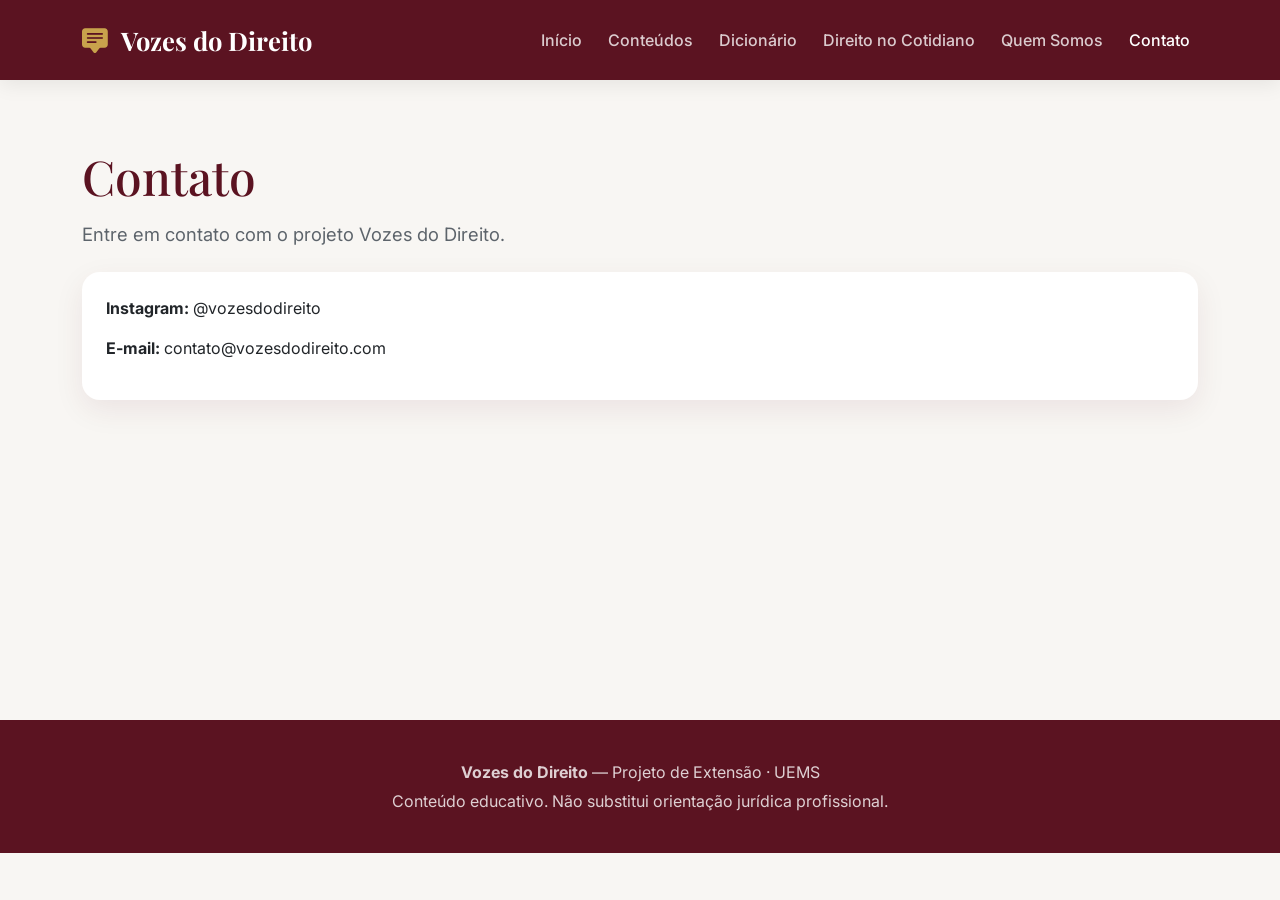
==== paginas/contato.html @ dd8984f6 "Initial commit" ====
<!DOCTYPE html>
<html lang="pt-BR">

<head>
    <meta charset="UTF-8">
    <meta name="viewport" content="width=device-width, initial-scale=1.0">
    <title>Contato | Vozes do Direito</title>

    <link href="https://cdn.jsdelivr.net/npm/bootstrap@5.3.8/dist/css/bootstrap.min.css" rel="stylesheet">
    <link rel="stylesheet" href="https://cdn.jsdelivr.net/npm/bootstrap-icons@1.13.1/font/bootstrap-icons.min.css">
    <link href="https://fonts.googleapis.com/css2?family=Playfair+Display:wght@700;800&family=Inter:wght@300;400;500;600;700&display=swap" rel="stylesheet">

    <link rel="stylesheet" href="../css/style.css">
    <link rel="stylesheet" href="../css/responsive.css">
</head>

<body>

    <nav class="navbar navbar-expand-lg navbar-dark fixed-top">
        <div class="container">

            <a class="navbar-brand" href="../index.html">
                <i class="bi bi-chat-square-text-fill"></i>
                Vozes do Direito
            </a>

            <button class="navbar-toggler" type="button" data-bs-toggle="collapse" data-bs-target="#menu-principal">
                <span class="navbar-toggler-icon"></span>
            </button>

            <div class="collapse navbar-collapse" id="menu-principal">
                <ul class="navbar-nav ms-auto">
                    <li class="nav-item"><a class="nav-link" href="../index.html">Início</a></li>
                    <li class="nav-item"><a class="nav-link" href="conteudos.html">Conteúdos</a></li>
                    <li class="nav-item"><a class="nav-link" href="dicionario.html">Dicionário</a></li>
                    <li class="nav-item"><a class="nav-link" href="cotidiano.html">Direito no Cotidiano</a></li>
                    <li class="nav-item"><a class="nav-link" href="quem-somos.html">Quem Somos</a></li>
                    <li class="nav-item"><a class="nav-link active" href="contato.html">Contato</a></li>
                </ul>
            </div>

        </div>
    </nav>

    <main class="pagina-interna">
        <section class="container py-5">

            <h1 class="titulo-pagina">Contato</h1>

            <p class="subtitulo-pagina">
                Entre em contato com o projeto Vozes do Direito.
            </p>

            <div class="card p-4 mt-4">
                <p><strong>Instagram:</strong> @vozesdodireito</p>
                <p><strong>E-mail:</strong> contato@vozesdodireito.com</p>
            </div>

        </section>
    </main>

    <footer class="rodape">
        <div class="container">
            <p><strong>Vozes do Direito</strong> — Projeto de Extensão · UEMS</p>
            <p>Conteúdo educativo. Não substitui orientação jurídica profissional.</p>
        </div>
    </footer>

    <script src="https://cdn.jsdelivr.net/npm/bootstrap@5.3.8/dist/js/bootstrap.bundle.min.js"></script>
</body>

</html>
---- css/style.css ----
:root {
    --vinho-principal: #5B1321;
    --vinho-secundario: #7B2435;
    --dourado: #C8A24C;
    --creme: #F8F6F3;
    --grafite: #2F3A45;
    --cinza-claro: #ECE8E3;
    --branco: #FFFFFF;
}

* {
    margin: 0;
    padding: 0;
    box-sizing: border-box;
}

body {
    font-family: 'Inter', sans-serif;
    background: var(--creme);
    color: var(--grafite);
}

a {
    text-decoration: none;
}

.navbar {
    background: var(--vinho-principal);
    padding: 16px 0;
    box-shadow: 0 4px 20px rgba(0, 0, 0, 0.08);
}

.navbar-brand {
    font-family: 'Playfair Display', serif;
    font-size: 1.6rem;
    font-weight: 700;
    color: var(--branco);
}

.navbar-brand i {
    color: var(--dourado);
    margin-right: 8px;
}

.nav-link {
    color: rgba(255, 255, 255, 0.78);
    font-weight: 500;
    margin-left: 10px;
    transition: 0.3s;
}

.nav-link:hover,
.nav-link.active {
    color: var(--dourado);
}

.btn-warning {
    background-color: var(--dourado);
    border-color: var(--dourado);
    color: var(--vinho-principal);
    font-weight: 700;
    border-radius: 12px;
    padding: 12px 28px;
}

.btn-warning:hover {
    background-color: #d9b95d;
    border-color: #d9b95d;
    color: var(--vinho-principal);
}

.btn-outline-vinho {
    border: 2px solid var(--vinho-principal);
    color: var(--vinho-principal);
    font-weight: 700;
    border-radius: 12px;
    padding: 12px 28px;
}

.btn-outline-vinho:hover {
    background: var(--vinho-principal);
    color: var(--branco);
}

.secao {
    padding: 90px 0;
}

.secao-clara {
    background: var(--branco);
}

.titulo-secao {
    font-family: 'Playfair Display', serif;
    color: var(--vinho-principal);
    font-size: 2.7rem;
    margin-bottom: 20px;
}

.texto-secao {
    font-size: 1.08rem;
    line-height: 1.8;
    color: #5d646b;
}

.cabecalho-secao p {
    color: #5d646b;
    font-size: 1.08rem;
}

.pagina-interna {
    min-height: 80vh;
    padding-top: 100px;
}

.titulo-pagina {
    font-family: 'Playfair Display', serif;
    color: var(--vinho-principal);
    font-size: 3rem;
    margin-bottom: 15px;
}

.subtitulo-pagina {
    font-size: 1.15rem;
    max-width: 760px;
    color: #5d646b;
}

.card {
    border: none;
    border-radius: 18px;
    box-shadow: 0 10px 30px rgba(91, 19, 33, 0.08);
}

.card-conteudo {
    transition: 0.3s ease;
}

.card-conteudo:hover {
    transform: translateY(-6px);
    box-shadow: 0 16px 40px rgba(91, 19, 33, 0.15);
}

.card-conteudo h2 {
    font-family: 'Playfair Display', serif;
    font-size: 1.4rem;
    color: var(--vinho-principal);
    margin-top: 15px;
}

.card-conteudo p {
    color: #5d646b;
}

.icone-card {
    font-size: 2.2rem;
    color: var(--dourado);
}

.rodape {
    background: var(--vinho-principal);
    color: rgba(255, 255, 255, 0.8);
    text-align: center;
    padding: 35px 0;
}

.rodape p {
    margin: 5px 0;
}
---- css/responsive.css ----
@media (max-width: 991px) {
    .hero {
        text-align: center;
        padding: 140px 0 80px;
    }

    .hero h1 {
        font-size: 3rem;
    }

    .hero p {
        margin-left: auto;
        margin-right: auto;
    }

    .hero-botoes {
        justify-content: center;
    }
}

@media (max-width: 576px) {
    .hero h1 {
        font-size: 2.4rem;
    }

    .titulo-secao,
    .titulo-pagina {
        font-size: 2.2rem;
    }

    .secao {
        padding: 65px 0;
    }

    .navbar-brand {
        font-size: 1.3rem;
    }
}
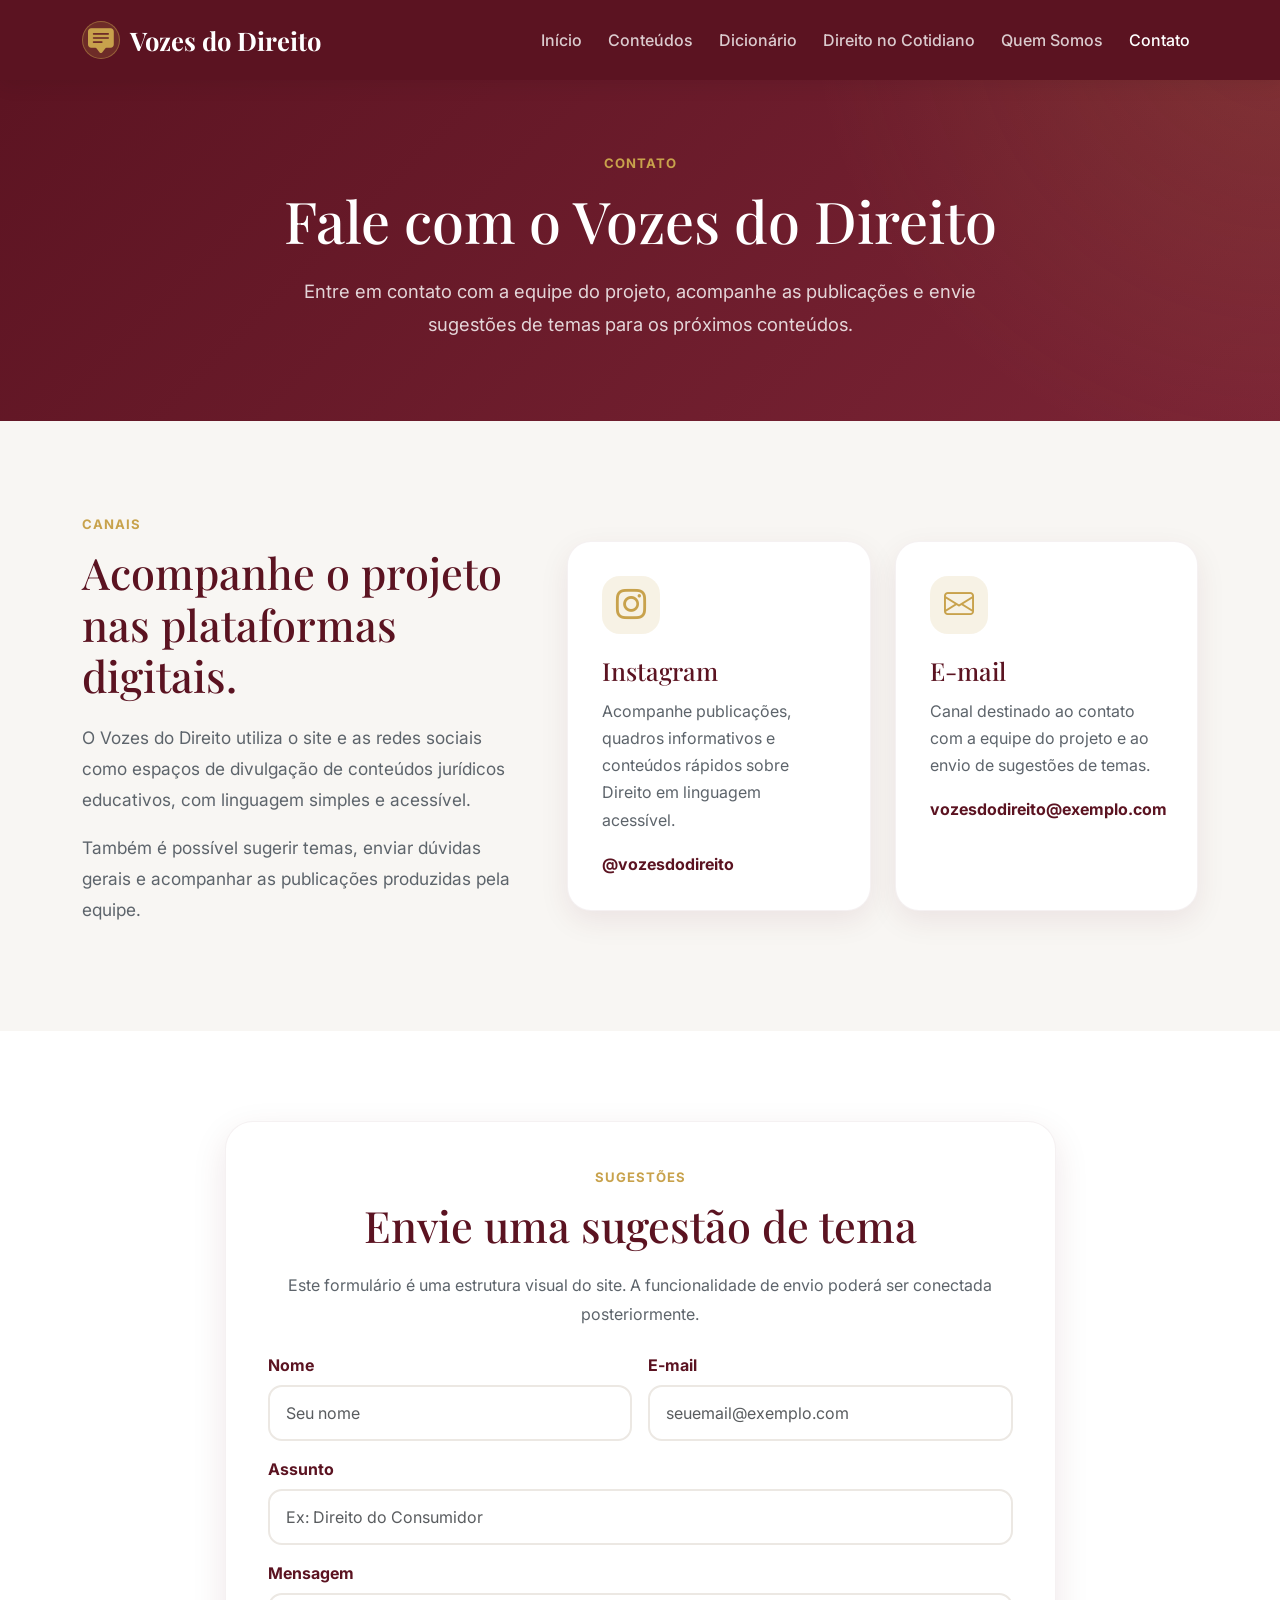
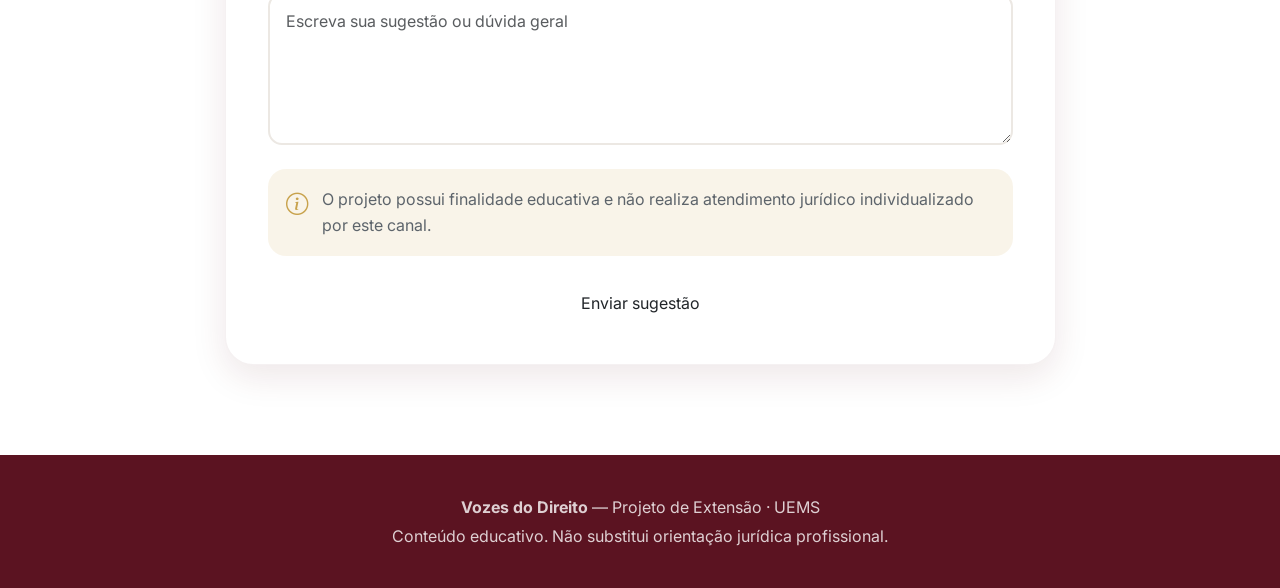
==== commit 129ab428: "melhoria contato" ====
--- a/paginas/contato.html
+++ b/paginas/contato.html
@@ -8,65 +8,249 @@
 
     <link href="https://cdn.jsdelivr.net/npm/bootstrap@5.3.8/dist/css/bootstrap.min.css" rel="stylesheet">
     <link rel="stylesheet" href="https://cdn.jsdelivr.net/npm/bootstrap-icons@1.13.1/font/bootstrap-icons.min.css">
+
     <link href="https://fonts.googleapis.com/css2?family=Playfair+Display:wght@700;800&family=Inter:wght@300;400;500;600;700&display=swap" rel="stylesheet">
 
     <link rel="stylesheet" href="../css/style.css">
+    <link rel="stylesheet" href="../css/contato.css">
     <link rel="stylesheet" href="../css/responsive.css">
 </head>
 
 <body>
 
+    <!-- Navbar -->
     <nav class="navbar navbar-expand-lg navbar-dark fixed-top">
         <div class="container">
 
             <a class="navbar-brand" href="../index.html">
-                <i class="bi bi-chat-square-text-fill"></i>
-                Vozes do Direito
+                <span class="marca-icone">
+                    <i class="bi bi-chat-square-text-fill"></i>
+                </span>
+                <span>Vozes do Direito</span>
             </a>
 
-            <button class="navbar-toggler" type="button" data-bs-toggle="collapse" data-bs-target="#menu-principal">
+            <button class="navbar-toggler" type="button" data-bs-toggle="collapse" data-bs-target="#menu-principal"
+                aria-controls="menu-principal" aria-expanded="false" aria-label="Abrir menu">
                 <span class="navbar-toggler-icon"></span>
             </button>
 
             <div class="collapse navbar-collapse" id="menu-principal">
                 <ul class="navbar-nav ms-auto">
-                    <li class="nav-item"><a class="nav-link" href="../index.html">Início</a></li>
-                    <li class="nav-item"><a class="nav-link" href="conteudos.html">Conteúdos</a></li>
-                    <li class="nav-item"><a class="nav-link" href="dicionario.html">Dicionário</a></li>
-                    <li class="nav-item"><a class="nav-link" href="cotidiano.html">Direito no Cotidiano</a></li>
-                    <li class="nav-item"><a class="nav-link" href="quem-somos.html">Quem Somos</a></li>
-                    <li class="nav-item"><a class="nav-link active" href="contato.html">Contato</a></li>
+
+                    <li class="nav-item">
+                        <a class="nav-link" href="../index.html">Início</a>
+                    </li>
+
+                    <li class="nav-item">
+                        <a class="nav-link" href="conteudos.html">Conteúdos</a>
+                    </li>
+
+                    <li class="nav-item">
+                        <a class="nav-link" href="dicionario.html">Dicionário</a>
+                    </li>
+
+                    <li class="nav-item">
+                        <a class="nav-link" href="cotidiano.html">Direito no Cotidiano</a>
+                    </li>
+
+                    <li class="nav-item">
+                        <a class="nav-link" href="quem-somos.html">Quem Somos</a>
+                    </li>
+
+                    <li class="nav-item">
+                        <a class="nav-link active" href="contato.html">Contato</a>
+                    </li>
+
                 </ul>
             </div>
 
         </div>
     </nav>
 
-    <main class="pagina-interna">
-        <section class="container py-5">
-
-            <h1 class="titulo-pagina">Contato</h1>
-
-            <p class="subtitulo-pagina">
-                Entre em contato com o projeto Vozes do Direito.
+    <!-- Hero interno -->
+    <header class="contato-hero">
+        <div class="container">
+
+            <span class="tag-secao">Contato</span>
+
+            <h1>Fale com o Vozes do Direito</h1>
+
+            <p>
+                Entre em contato com a equipe do projeto, acompanhe as publicações
+                e envie sugestões de temas para os próximos conteúdos.
             </p>
 
-            <div class="card p-4 mt-4">
-                <p><strong>Instagram:</strong> @vozesdodireito</p>
-                <p><strong>E-mail:</strong> contato@vozesdodireito.com</p>
+        </div>
+    </header>
+
+    <main>
+
+        <!-- Informações de contato -->
+        <section class="secao">
+            <div class="container">
+
+                <div class="row align-items-center g-5">
+
+                    <div class="col-lg-5">
+                        <span class="tag-secao">Canais</span>
+
+                        <h2 class="titulo-secao">
+                            Acompanhe o projeto nas plataformas digitais.
+                        </h2>
+
+                        <p class="texto-secao">
+                            O Vozes do Direito utiliza o site e as redes sociais como espaços de
+                            divulgação de conteúdos jurídicos educativos, com linguagem simples e acessível.
+                        </p>
+
+                        <p class="texto-secao">
+                            Também é possível sugerir temas, enviar dúvidas gerais e acompanhar as
+                            publicações produzidas pela equipe.
+                        </p>
+                    </div>
+
+                    <div class="col-lg-7">
+                        <div class="row g-4">
+
+                            <div class="col-md-6">
+                                <article class="contato-card">
+                                    <div class="contato-icone">
+                                        <i class="bi bi-instagram"></i>
+                                    </div>
+
+                                    <h3>Instagram</h3>
+
+                                    <p>
+                                        Acompanhe publicações, quadros informativos e conteúdos rápidos
+                                        sobre Direito em linguagem acessível.
+                                    </p>
+
+                                    <a href="#" class="contato-link">
+                                        @vozesdodireito
+                                    </a>
+                                </article>
+                            </div>
+
+                            <div class="col-md-6">
+                                <article class="contato-card">
+                                    <div class="contato-icone">
+                                        <i class="bi bi-envelope"></i>
+                                    </div>
+
+                                    <h3>E-mail</h3>
+
+                                    <p>
+                                        Canal destinado ao contato com a equipe do projeto e ao envio
+                                        de sugestões de temas.
+                                    </p>
+
+                                    <a href="mailto:vozesdodireito@exemplo.com" class="contato-link">
+                                        vozesdodireito@exemplo.com
+                                    </a>
+                                </article>
+                            </div>
+
+                        </div>
+                    </div>
+
+                </div>
+
             </div>
-
         </section>
+
+        <!-- Formulário -->
+        <section class="secao secao-clara">
+            <div class="container">
+
+                <div class="row justify-content-center">
+                    <div class="col-lg-9">
+
+                        <div class="formulario-card">
+
+                            <div class="text-center mb-4">
+                                <span class="tag-secao">Sugestões</span>
+
+                                <h2 class="titulo-secao">
+                                    Envie uma sugestão de tema
+                                </h2>
+
+                                <p class="texto-central">
+                                    Este formulário é uma estrutura visual do site. A funcionalidade de envio
+                                    poderá ser conectada posteriormente.
+                                </p>
+                            </div>
+
+                            <form>
+
+                                <div class="row g-3">
+
+                                    <div class="col-md-6">
+                                        <label for="nome" class="form-label">Nome</label>
+                                        <input type="text" class="form-control" id="nome" placeholder="Seu nome">
+                                    </div>
+
+                                    <div class="col-md-6">
+                                        <label for="email" class="form-label">E-mail</label>
+                                        <input type="email" class="form-control" id="email" placeholder="seuemail@exemplo.com">
+                                    </div>
+
+                                    <div class="col-12">
+                                        <label for="assunto" class="form-label">Assunto</label>
+                                        <input type="text" class="form-control" id="assunto" placeholder="Ex: Direito do Consumidor">
+                                    </div>
+
+                                    <div class="col-12">
+                                        <label for="mensagem" class="form-label">Mensagem</label>
+                                        <textarea class="form-control" id="mensagem" rows="5" placeholder="Escreva sua sugestão ou dúvida geral"></textarea>
+                                    </div>
+
+                                    <div class="col-12">
+                                        <div class="aviso-formulario">
+                                            <i class="bi bi-info-circle"></i>
+                                            <p>
+                                                O projeto possui finalidade educativa e não realiza atendimento
+                                                jurídico individualizado por este canal.
+                                            </p>
+                                        </div>
+                                    </div>
+
+                                    <div class="col-12 text-center">
+                                        <button type="button" class="btn btn-vinho">
+                                            Enviar sugestão
+                                        </button>
+                                    </div>
+
+                                </div>
+
+                            </form>
+
+                        </div>
+
+                    </div>
+                </div>
+
+            </div>
+        </section>
+
     </main>
 
+    <!-- Footer -->
     <footer class="rodape">
         <div class="container">
-            <p><strong>Vozes do Direito</strong> — Projeto de Extensão · UEMS</p>
-            <p>Conteúdo educativo. Não substitui orientação jurídica profissional.</p>
+
+            <p>
+                <strong>Vozes do Direito</strong> — Projeto de Extensão · UEMS
+            </p>
+
+            <p>
+                Conteúdo educativo. Não substitui orientação jurídica profissional.
+            </p>
+
         </div>
     </footer>
 
     <script src="https://cdn.jsdelivr.net/npm/bootstrap@5.3.8/dist/js/bootstrap.bundle.min.js"></script>
+
 </body>
 
 </html>
--- a/css/style.css
+++ b/css/style.css
@@ -1,3 +1,5 @@
+/* Global */
+
 :root {
     --vinho-principal: #5B1321;
     --vinho-secundario: #7B2435;
@@ -24,6 +26,8 @@
     text-decoration: none;
 }
 
+/* Navbar */
+
 .navbar {
     background: var(--vinho-principal);
     padding: 16px 0;
@@ -31,28 +35,40 @@
 }
 
 .navbar-brand {
+    display: flex;
+    align-items: center;
+    gap: 10px;
     font-family: 'Playfair Display', serif;
     font-size: 1.6rem;
     font-weight: 700;
     color: var(--branco);
 }
 
-.navbar-brand i {
-    color: var(--dourado);
-    margin-right: 8px;
+.marca-icone {
+    width: 38px;
+    height: 38px;
+    background: rgba(200, 162, 76, 0.18);
+    color: var(--dourado);
+    border: 1px solid rgba(200, 162, 76, 0.45);
+    border-radius: 50%;
+    display: inline-flex;
+    align-items: center;
+    justify-content: center;
 }
 
 .nav-link {
     color: rgba(255, 255, 255, 0.78);
     font-weight: 500;
     margin-left: 10px;
-    transition: 0.3s;
+    transition: 0.3s ease;
 }
 
 .nav-link:hover,
 .nav-link.active {
     color: var(--dourado);
 }
+
+/* Buttons */
 
 .btn-warning {
     background-color: var(--dourado);
@@ -82,12 +98,39 @@
     color: var(--branco);
 }
 
+.btn-branco-vinho {
+    background-color: var(--branco);
+    border: 2px solid var(--branco);
+    color: var(--vinho-principal);
+    font-weight: 700;
+    border-radius: 12px;
+    padding: 12px 28px;
+}
+
+.btn-branco-vinho:hover {
+    background-color: var(--creme);
+    border-color: var(--creme);
+    color: var(--vinho-principal);
+}
+
+/* Sections */
+
 .secao {
     padding: 90px 0;
 }
 
 .secao-clara {
     background: var(--branco);
+}
+
+.tag-secao {
+    display: inline-block;
+    color: var(--dourado);
+    font-weight: 700;
+    text-transform: uppercase;
+    letter-spacing: 1px;
+    font-size: 0.82rem;
+    margin-bottom: 12px;
 }
 
 .titulo-secao {
@@ -106,7 +149,11 @@
 .cabecalho-secao p {
     color: #5d646b;
     font-size: 1.08rem;
-}
+    max-width: 720px;
+    margin: 0 auto;
+}
+
+/* Internal pages */
 
 .pagina-interna {
     min-height: 80vh;
@@ -125,6 +172,8 @@
     max-width: 760px;
     color: #5d646b;
 }
+
+/* Cards */
 
 .card {
     border: none;
@@ -156,6 +205,8 @@
     font-size: 2.2rem;
     color: var(--dourado);
 }
+
+/* Footer */
 
 .rodape {
     background: var(--vinho-principal);
--- a/css/contato.css
+++ b/css/contato.css
@@ -0,0 +1,155 @@
+/* Hero */
+
+.contato-hero {
+    padding: 150px 0 80px;
+    background:
+        radial-gradient(circle at top right, rgba(200, 162, 76, 0.14), transparent 35%),
+        linear-gradient(135deg, var(--vinho-principal), var(--vinho-secundario));
+    color: var(--branco);
+    text-align: center;
+}
+
+.contato-hero h1 {
+    font-family: 'Playfair Display', serif;
+    font-size: 3.6rem;
+    margin-bottom: 20px;
+}
+
+.contato-hero p {
+    max-width: 760px;
+    margin: 0 auto;
+    color: rgba(255, 255, 255, 0.82);
+    font-size: 1.15rem;
+    line-height: 1.8;
+}
+
+/* Cards de contato */
+
+.contato-card {
+    background: var(--branco);
+    border-radius: 24px;
+    padding: 34px;
+    height: 100%;
+    box-shadow: 0 10px 30px rgba(91, 19, 33, 0.08);
+    border: 1px solid rgba(91, 19, 33, 0.06);
+    transition: 0.3s ease;
+}
+
+.contato-card:hover {
+    transform: translateY(-6px);
+    box-shadow: 0 16px 40px rgba(91, 19, 33, 0.14);
+}
+
+.contato-icone {
+    width: 58px;
+    height: 58px;
+    border-radius: 18px;
+    background: rgba(200, 162, 76, 0.14);
+    color: var(--dourado);
+    display: flex;
+    align-items: center;
+    justify-content: center;
+    font-size: 1.9rem;
+    margin-bottom: 22px;
+}
+
+.contato-card h3 {
+    font-family: 'Playfair Display', serif;
+    color: var(--vinho-principal);
+    font-size: 1.55rem;
+    margin-bottom: 12px;
+}
+
+.contato-card p {
+    color: #5d646b;
+    line-height: 1.7;
+    margin-bottom: 18px;
+}
+
+.contato-link {
+    color: var(--vinho-principal);
+    font-weight: 700;
+    text-decoration: none;
+}
+
+.contato-link:hover {
+    color: var(--dourado);
+}
+
+/* Formulário */
+
+.formulario-card {
+    background: var(--branco);
+    border-radius: 28px;
+    padding: 42px;
+    box-shadow: 0 12px 35px rgba(91, 19, 33, 0.1);
+    border: 1px solid rgba(91, 19, 33, 0.06);
+}
+
+.texto-central {
+    max-width: 720px;
+    margin: 0 auto;
+    color: #5d646b;
+    line-height: 1.8;
+}
+
+.form-label {
+    color: var(--vinho-principal);
+    font-weight: 700;
+    margin-bottom: 8px;
+}
+
+.form-control {
+    border: 2px solid var(--cinza-claro);
+    border-radius: 14px;
+    padding: 14px 16px;
+    color: var(--grafite);
+    transition: 0.3s ease;
+}
+
+.form-control:focus {
+    border-color: var(--dourado);
+    box-shadow: 0 0 0 4px rgba(200, 162, 76, 0.14);
+}
+
+.aviso-formulario {
+    background: rgba(200, 162, 76, 0.12);
+    border-radius: 18px;
+    padding: 18px;
+    display: flex;
+    gap: 14px;
+    align-items: flex-start;
+    margin: 8px 0 12px;
+}
+
+.aviso-formulario i {
+    color: var(--dourado);
+    font-size: 1.4rem;
+    flex-shrink: 0;
+}
+
+.aviso-formulario p {
+    margin-bottom: 0;
+    color: #5d646b;
+    line-height: 1.6;
+}
+
+/* Responsivo */
+
+@media (max-width: 576px) {
+    .contato-hero {
+        padding: 135px 0 65px;
+    }
+
+    .contato-hero h1 {
+        font-size: 2.4rem;
+    }
+
+    .formulario-card {
+        padding: 28px;
+    }
+
+    .aviso-formulario {
+        flex-direction: column;
+    }
+}
--- a/css/responsive.css
+++ b/css/responsive.css
@@ -13,7 +13,7 @@
         margin-right: auto;
     }
 
-    .hero-botoes {
+    .hero-acoes {
         justify-content: center;
     }
 }
@@ -35,4 +35,8 @@
     .navbar-brand {
         font-size: 1.3rem;
     }
+
+    .hero-mini-cards {
+        grid-template-columns: 1fr;
+    }
 }
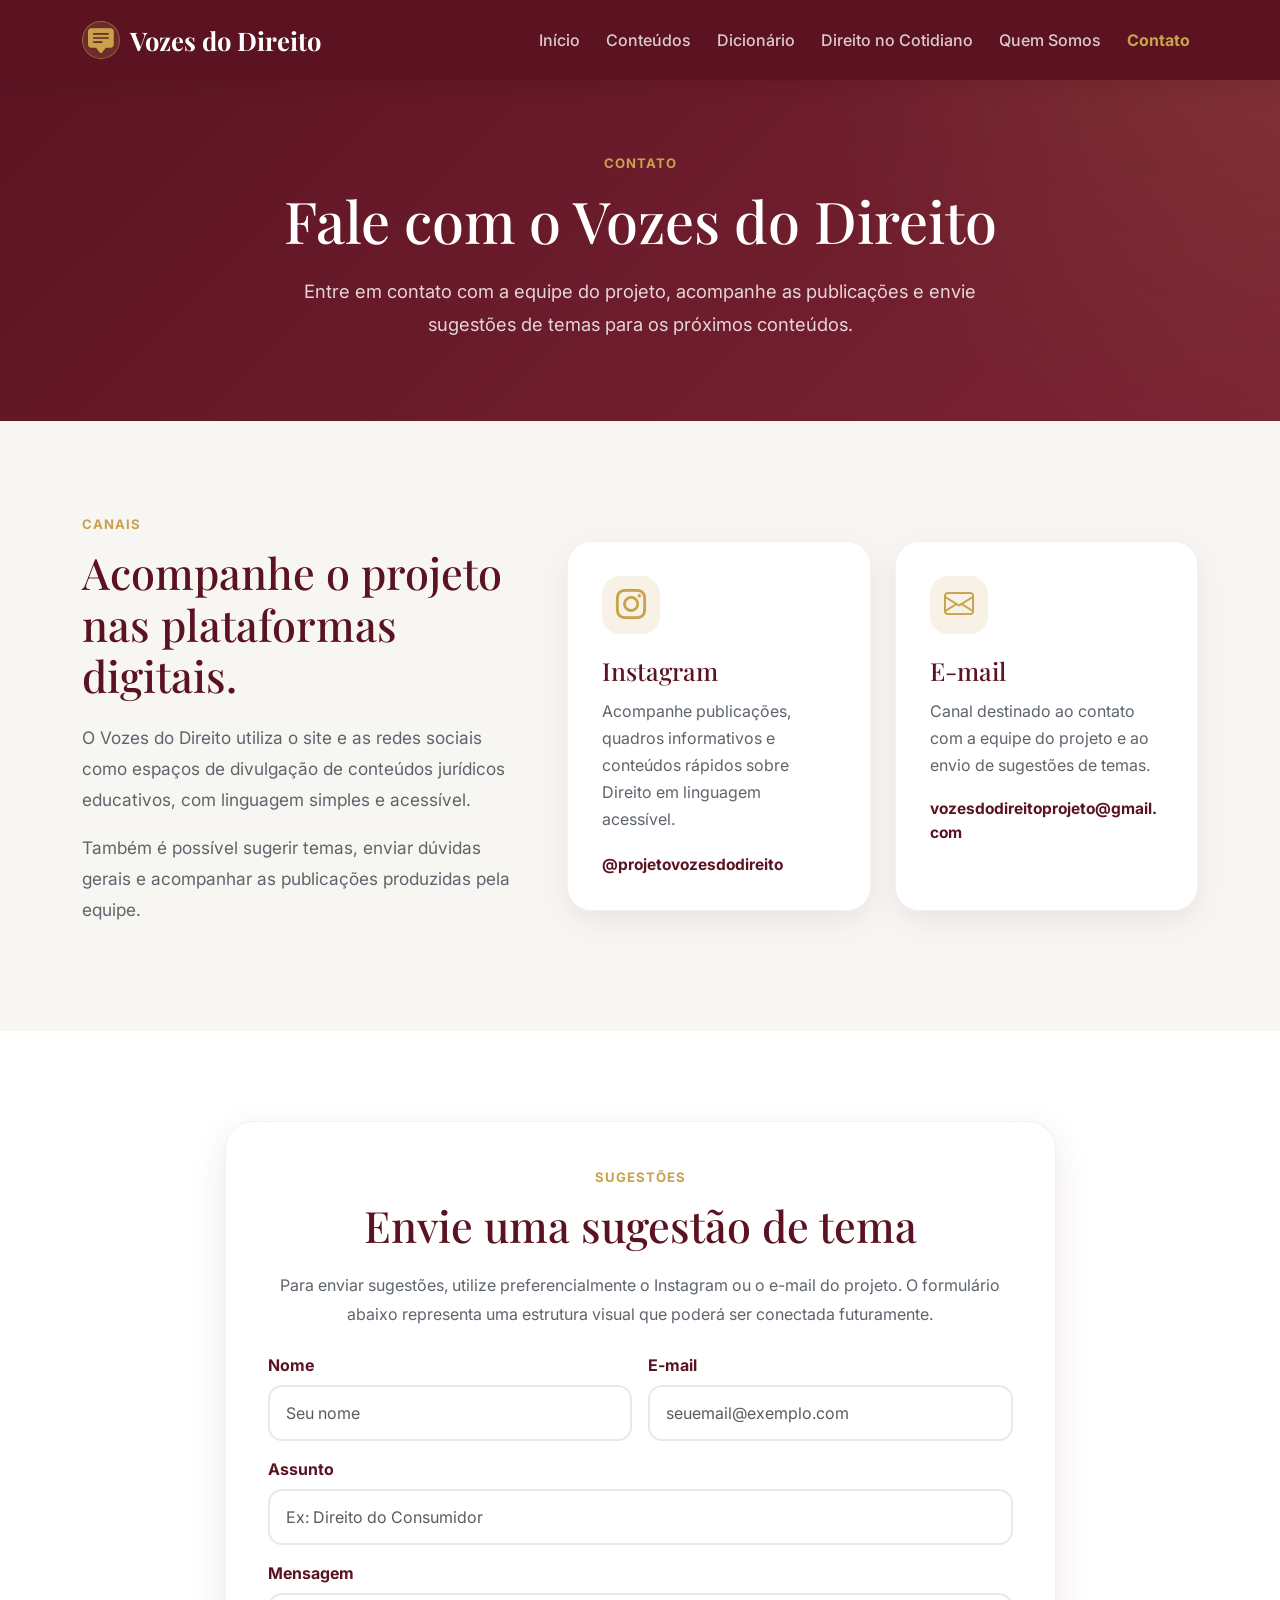
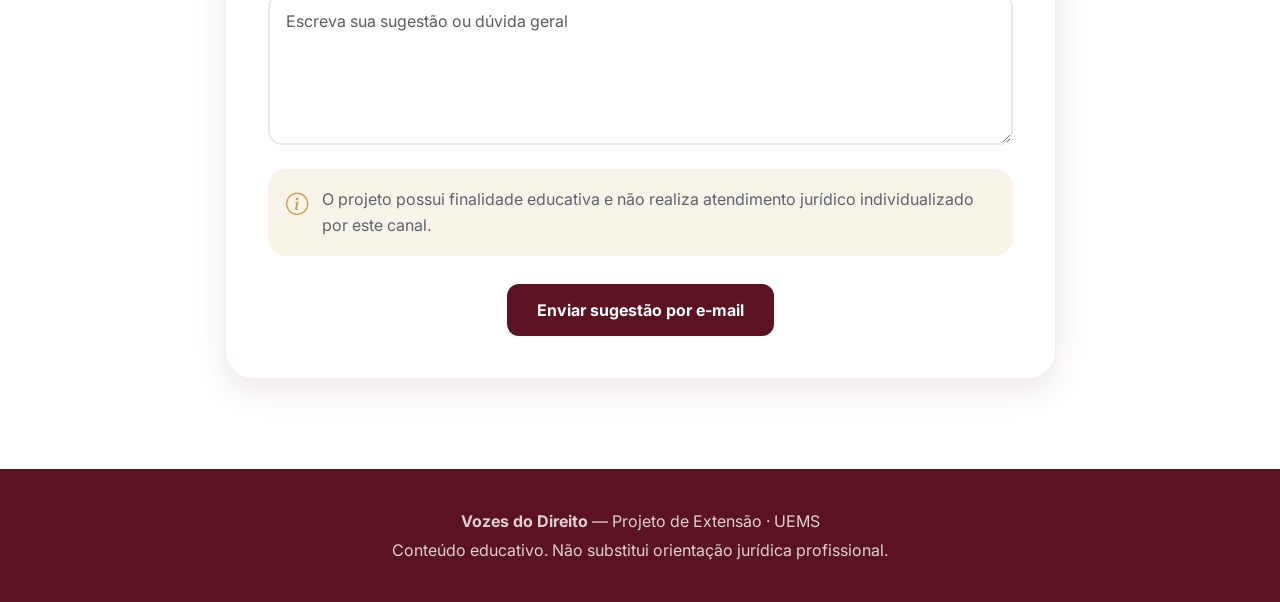
==== commit 7a09fc8c: "ajusta visual dos contatos" ====
--- a/paginas/contato.html
+++ b/paginas/contato.html
@@ -125,8 +125,8 @@
                                         sobre Direito em linguagem acessível.
                                     </p>
 
-                                    <a href="#" class="contato-link">
-                                        @vozesdodireito
+                                    <a href="https://www.instagram.com/projetovozesdodireito/" class="contato-link" target="_blank">
+    @projetovozesdodireito
                                     </a>
                                 </article>
                             </div>
@@ -144,8 +144,8 @@
                                         de sugestões de temas.
                                     </p>
 
-                                    <a href="mailto:vozesdodireito@exemplo.com" class="contato-link">
-                                        vozesdodireito@exemplo.com
+                                    <a href="mailto:vozesdodireitoprojeto@gmail.com" class="contato-link">
+                                        vozesdodireitoprojeto@gmail.com
                                     </a>
                                 </article>
                             </div>
@@ -175,9 +175,10 @@
                                 </h2>
 
                                 <p class="texto-central">
-                                    Este formulário é uma estrutura visual do site. A funcionalidade de envio
-                                    poderá ser conectada posteriormente.
+    Para enviar sugestões, utilize preferencialmente o Instagram ou o e-mail do projeto.
+    O formulário abaixo representa uma estrutura visual que poderá ser conectada futuramente.
                                 </p>
+                                
                             </div>
 
                             <form>
@@ -215,9 +216,10 @@
                                     </div>
 
                                     <div class="col-12 text-center">
-                                        <button type="button" class="btn btn-vinho">
-                                            Enviar sugestão
-                                        </button>
+                                        <a href="mailto:vozesdodireitoprojeto@gmail.com" class="btn btn-vinho">
+                                            Enviar sugestão por e-mail
+                                        </a>
+                                        
                                     </div>
 
                                 </div>
--- a/css/style.css
+++ b/css/style.css
@@ -113,6 +113,22 @@
     color: var(--vinho-principal);
 }
 
+.btn-vinho {
+    background-color: var(--vinho-principal);
+    border: 2px solid var(--vinho-principal);
+    color: var(--branco);
+    font-weight: 700;
+    border-radius: 12px;
+    padding: 12px 28px;
+    text-decoration: none;
+}
+
+.btn-vinho:hover {
+    background-color: var(--vinho-secundario);
+    border-color: var(--vinho-secundario);
+    color: var(--branco);
+}
+
 /* Sections */
 
 .secao {
@@ -217,4 +233,62 @@
 
 .rodape p {
     margin: 5px 0;
+}
+
+/* Acessibilidade e acabamento */
+
+html {
+    scroll-behavior: smooth;
+}
+
+a,
+button,
+input,
+textarea {
+    outline-color: var(--dourado);
+}
+
+::selection {
+    background: var(--dourado);
+    color: var(--vinho-principal);
+}
+
+.nav-link.active {
+    color: var(--dourado) !important;
+    font-weight: 700;
+}
+
+.nav-link:focus,
+.btn:focus,
+.form-control:focus {
+    outline: 3px solid rgba(200, 162, 76, 0.35);
+    outline-offset: 3px;
+}
+
+.btn {
+    transition: 0.3s ease;
+}
+
+img {
+    max-width: 100%;
+    height: auto;
+}
+
+p {
+    overflow-wrap: break-word;
+}
+
+.card-info,
+.card-conteudo-home,
+.area-card,
+.termo-card,
+.quadro-card,
+.termo-card-dicionario,
+.situacao-card,
+.card-equipe,
+.contato-card,
+.formulario-card,
+.card-orientadora,
+.caixa-missao {
+    overflow: hidden;
 }
--- a/css/contato.css
+++ b/css/contato.css
@@ -152,4 +152,13 @@
     .aviso-formulario {
         flex-direction: column;
     }
+}
+
+.contato-link {
+    display: inline-block;
+    max-width: 100%;
+    overflow-wrap: anywhere;
+    word-break: break-word;
+    line-height: 1.5;
+    font-size: 0.97rem;
 }
--- a/css/responsive.css
+++ b/css/responsive.css
@@ -1,3 +1,5 @@
+/* Tablets */
+
 @media (max-width: 991px) {
     .hero {
         text-align: center;
@@ -16,27 +18,110 @@
     .hero-acoes {
         justify-content: center;
     }
-}
 
-@media (max-width: 576px) {
-    .hero h1 {
-        font-size: 2.4rem;
+    .navbar-collapse {
+        background: var(--vinho-principal);
+        margin-top: 14px;
+        padding: 18px;
+        border-radius: 18px;
+    }
+
+    .nav-link {
+        padding: 10px 0;
     }
 
     .titulo-secao,
     .titulo-pagina {
-        font-size: 2.2rem;
+        font-size: 2.7rem;
+    }
+}
+
+/* Celulares */
+
+@media (max-width: 576px) {
+    body {
+        font-size: 0.95rem;
+    }
+
+    .hero {
+        padding: 130px 0 70px;
+    }
+
+    .hero h1 {
+        font-size: 2.35rem;
+    }
+
+    .hero p {
+        font-size: 1rem;
+    }
+
+    .hero-acoes {
+        flex-direction: column;
+        align-items: center;
+    }
+
+    .hero-acoes .btn {
+        width: 100%;
+        max-width: 310px;
     }
 
     .secao {
         padding: 65px 0;
     }
 
+    .titulo-secao,
+    .titulo-pagina {
+        font-size: 2.15rem;
+    }
+
     .navbar-brand {
-        font-size: 1.3rem;
+        font-size: 1.2rem;
+    }
+
+    .marca-icone {
+        width: 38px;
+        height: 38px;
+        font-size: 1rem;
     }
 
     .hero-mini-cards {
         grid-template-columns: 1fr;
     }
+
+    .card-info,
+    .card-conteudo-home,
+    .area-card,
+    .termo-card,
+    .quadro-card,
+    .termo-card-dicionario,
+    .situacao-card,
+    .card-equipe,
+    .contato-card {
+        padding: 28px;
+    }
+
+    .rodape {
+        text-align: center;
+    }
+}
+
+/* Celulares muito pequenos */
+
+@media (max-width: 380px) {
+    .hero h1,
+    .quem-hero h1,
+    .conteudos-hero h1,
+    .dicionario-hero h1,
+    .cotidiano-hero h1,
+    .contato-hero h1 {
+        font-size: 2rem;
+    }
+
+    .titulo-secao {
+        font-size: 1.9rem;
+    }
+
+    .btn {
+        font-size: 0.95rem;
+    }
 }
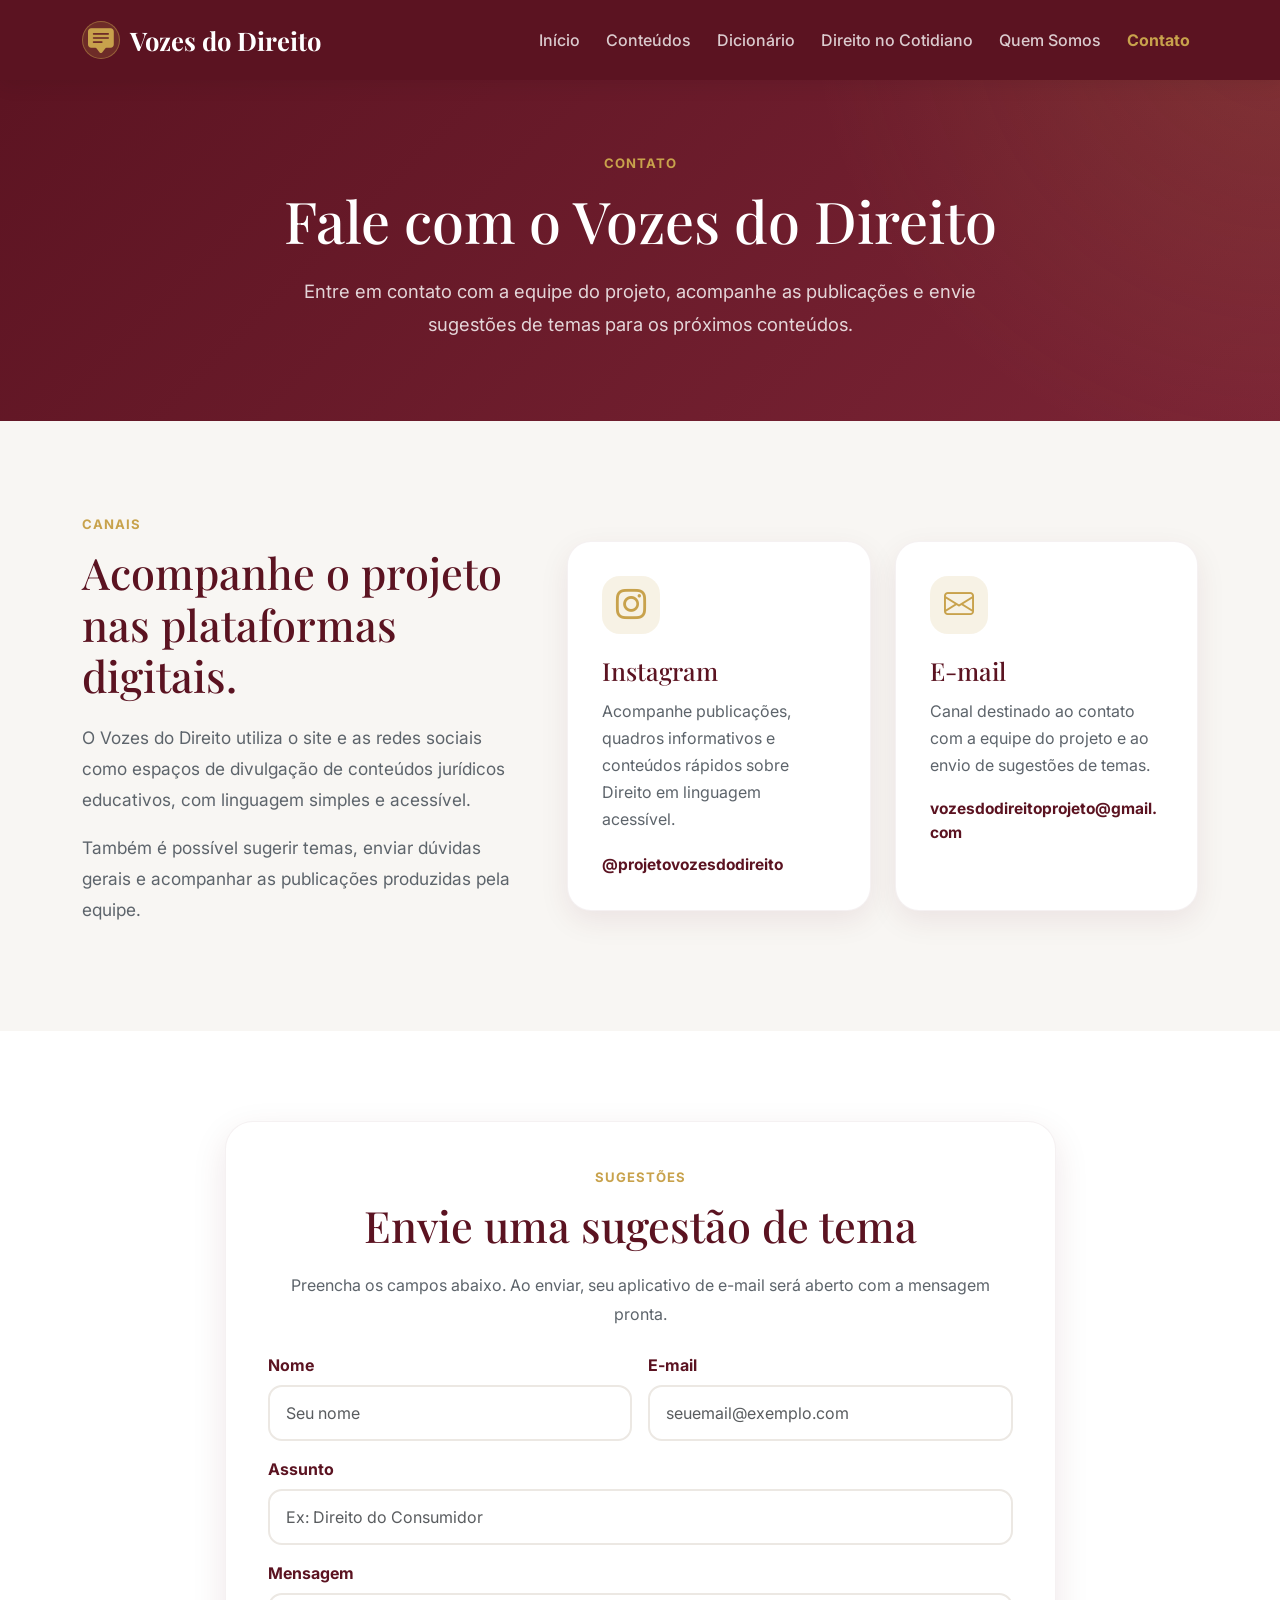
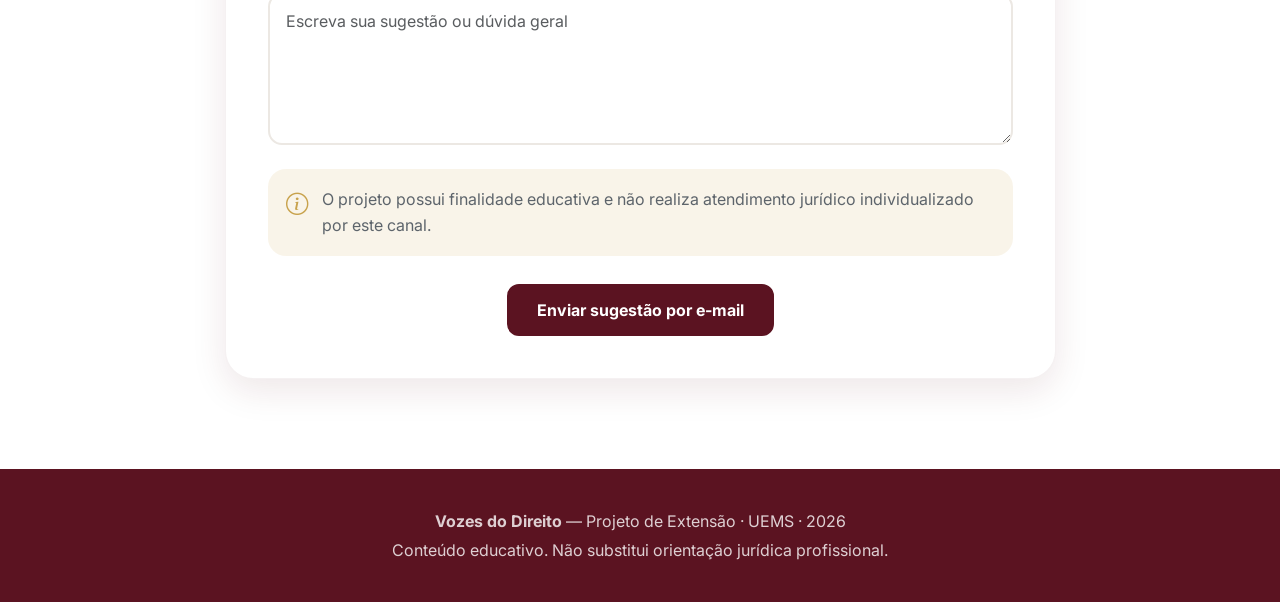
==== commit 4c5e1c64: "Melhora formulário e estrutura do dicionário" ====
--- a/paginas/contato.html
+++ b/paginas/contato.html
@@ -125,8 +125,8 @@
                                         sobre Direito em linguagem acessível.
                                     </p>
 
-                                    <a href="https://www.instagram.com/projetovozesdodireito/" class="contato-link" target="_blank">
-    @projetovozesdodireito
+                                    <a href="https://www.instagram.com/projetovozesdodireito/" class="contato-link" target="_blank" rel="noopener noreferrer">
+                                        @projetovozesdodireito
                                     </a>
                                 </article>
                             </div>
@@ -144,7 +144,8 @@
                                         de sugestões de temas.
                                     </p>
 
-                                    <a href="mailto:vozesdodireitoprojeto@gmail.com" class="contato-link">
+                                    <a href="mailto:vozesdodireitoprojeto@gmail.com?subject=Contato%20-%20Vozes%20do%20Direito"
+                                        class="contato-link">
                                         vozesdodireitoprojeto@gmail.com
                                     </a>
                                 </article>
@@ -175,34 +176,33 @@
                                 </h2>
 
                                 <p class="texto-central">
-    Para enviar sugestões, utilize preferencialmente o Instagram ou o e-mail do projeto.
-    O formulário abaixo representa uma estrutura visual que poderá ser conectada futuramente.
+                                    Preencha os campos abaixo. Ao enviar, seu aplicativo de e-mail será aberto com a mensagem pronta.
                                 </p>
                                 
                             </div>
 
-                            <form>
+                            <form id="formContato">
 
                                 <div class="row g-3">
 
                                     <div class="col-md-6">
                                         <label for="nome" class="form-label">Nome</label>
-                                        <input type="text" class="form-control" id="nome" placeholder="Seu nome">
+                                        <input type="text" class="form-control" id="nome" name="nome" placeholder="Seu nome" required>
                                     </div>
 
                                     <div class="col-md-6">
                                         <label for="email" class="form-label">E-mail</label>
-                                        <input type="email" class="form-control" id="email" placeholder="seuemail@exemplo.com">
+                                        <input type="email" class="form-control" id="email" name="email" placeholder="seuemail@exemplo.com" required>
                                     </div>
 
                                     <div class="col-12">
                                         <label for="assunto" class="form-label">Assunto</label>
-                                        <input type="text" class="form-control" id="assunto" placeholder="Ex: Direito do Consumidor">
+                                        <input type="text" class="form-control" id="assunto" name="assunto" placeholder="Ex: Direito do Consumidor" required>
                                     </div>
 
                                     <div class="col-12">
                                         <label for="mensagem" class="form-label">Mensagem</label>
-                                        <textarea class="form-control" id="mensagem" rows="5" placeholder="Escreva sua sugestão ou dúvida geral"></textarea>
+                                        <textarea class="form-control" id="mensagem" name="mensagem" rows="5" placeholder="Escreva sua sugestão ou dúvida geral" required></textarea>
                                     </div>
 
                                     <div class="col-12">
@@ -216,9 +216,9 @@
                                     </div>
 
                                     <div class="col-12 text-center">
-                                        <a href="mailto:vozesdodireitoprojeto@gmail.com" class="btn btn-vinho">
+                                        <button type="submit" class="btn btn-vinho">
                                             Enviar sugestão por e-mail
-                                        </a>
+                                        </button>
                                         
                                     </div>
 
@@ -252,7 +252,9 @@
     </footer>
 
     <script src="https://cdn.jsdelivr.net/npm/bootstrap@5.3.8/dist/js/bootstrap.bundle.min.js"></script>
+    <script src="../js/main.js"></script>
+    <script src="../js/contato.js"></script>
 
 </body>
 
-</html>+</html>
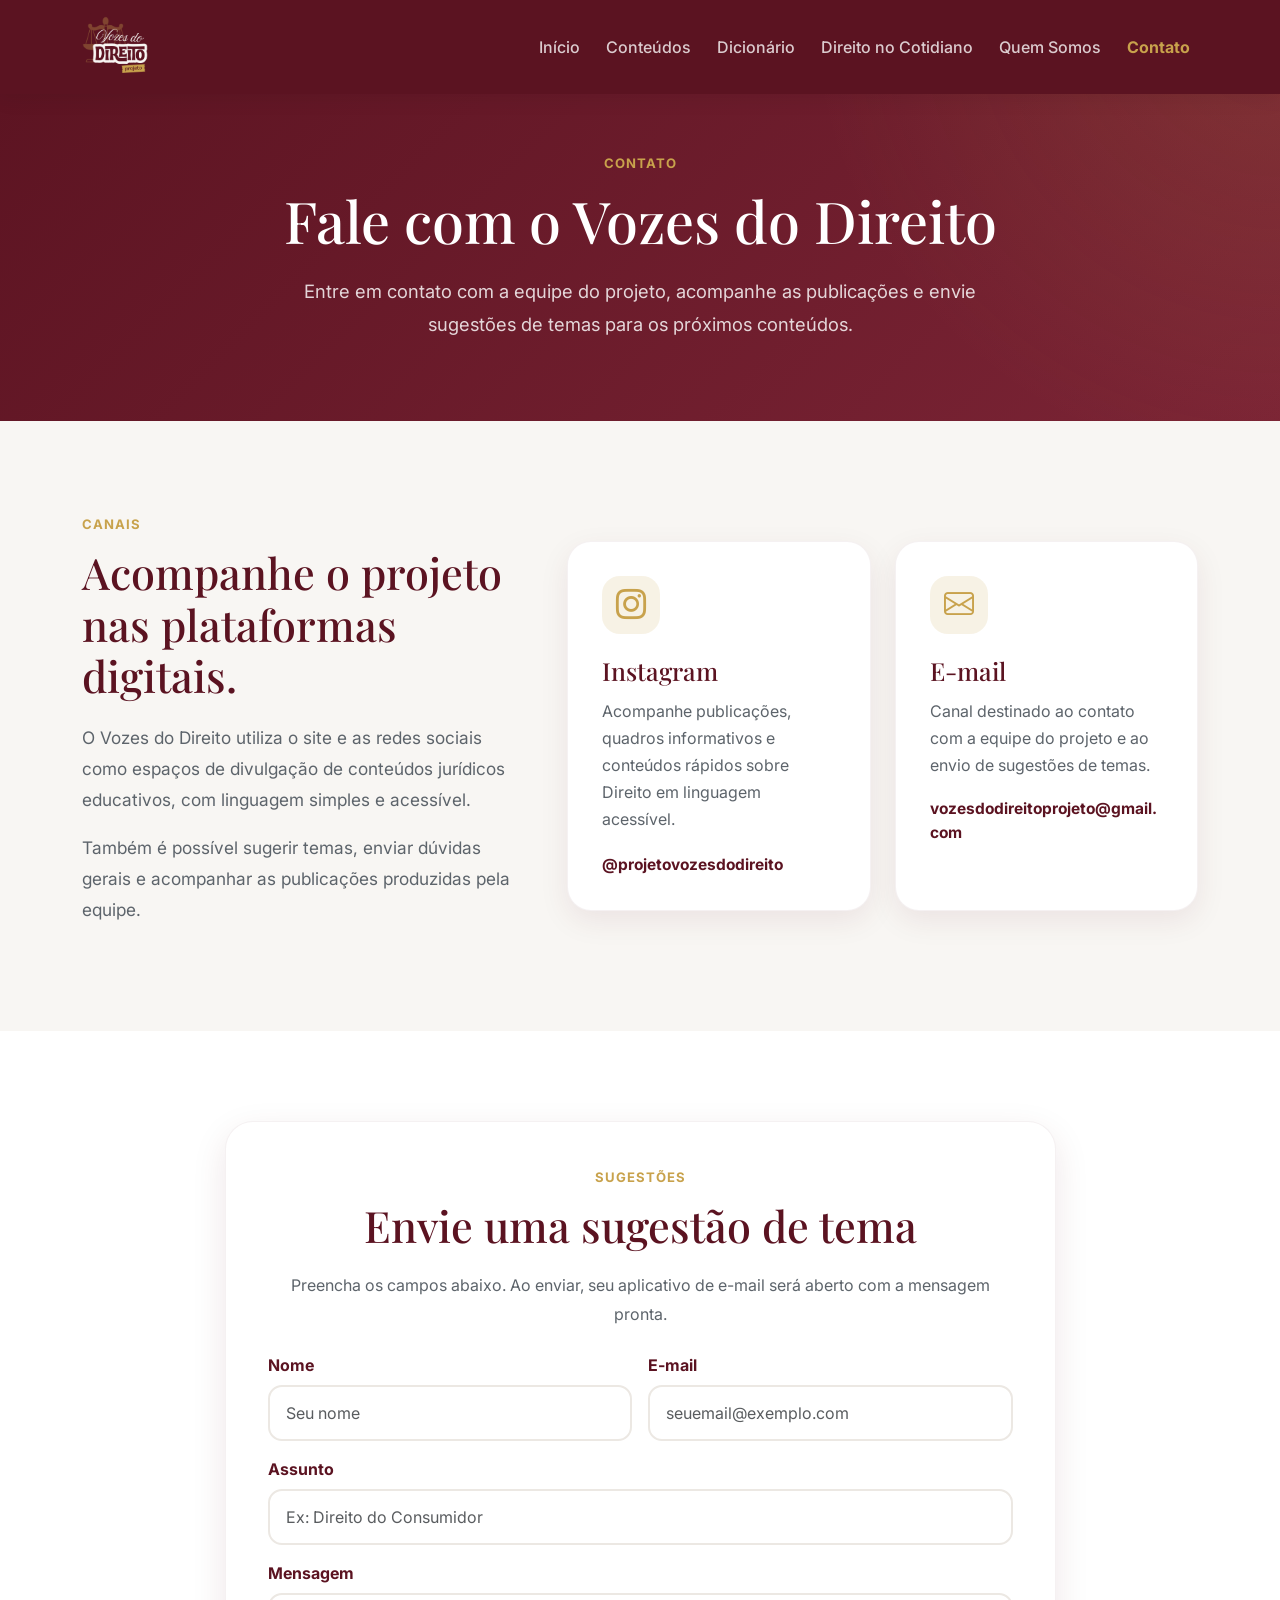
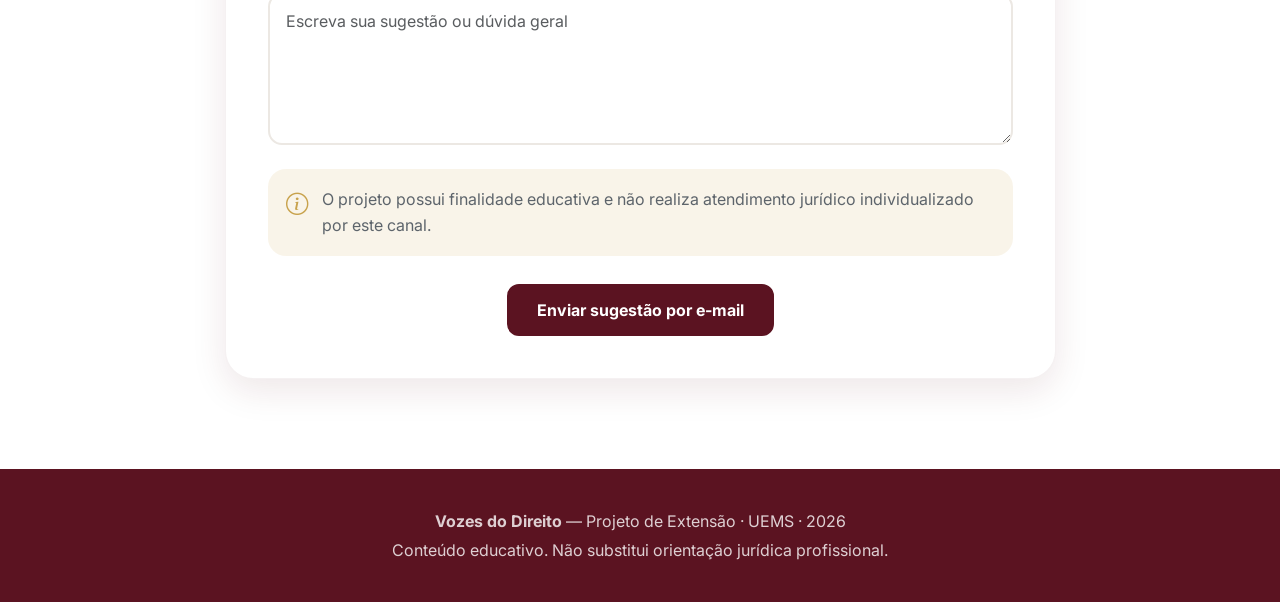
==== commit f5f24c54: "Atualiza o site com a nova logo" ====
--- a/paginas/contato.html
+++ b/paginas/contato.html
@@ -22,11 +22,8 @@
     <nav class="navbar navbar-expand-lg navbar-dark fixed-top">
         <div class="container">
 
-            <a class="navbar-brand" href="../index.html">
-                <span class="marca-icone">
-                    <i class="bi bi-chat-square-text-fill"></i>
-                </span>
-                <span>Vozes do Direito</span>
+            <a class="navbar-brand" href="../index.html" aria-label="Vozes do Direito — página inicial">
+                <img class="logo-navbar" src="../imagens/logo-vozes-do-direito.png" alt="Vozes do Direito">
             </a>
 
             <button class="navbar-toggler" type="button" data-bs-toggle="collapse" data-bs-target="#menu-principal"
--- a/css/style.css
+++ b/css/style.css
@@ -30,7 +30,7 @@
 
 .navbar {
     background: var(--vinho-principal);
-    padding: 16px 0;
+    padding: 8px 0;
     box-shadow: 0 4px 20px rgba(0, 0, 0, 0.08);
 }
 
@@ -44,16 +44,11 @@
     color: var(--branco);
 }
 
-.marca-icone {
-    width: 38px;
-    height: 38px;
-    background: rgba(200, 162, 76, 0.18);
-    color: var(--dourado);
-    border: 1px solid rgba(200, 162, 76, 0.45);
-    border-radius: 50%;
-    display: inline-flex;
-    align-items: center;
-    justify-content: center;
+.logo-navbar {
+    display: block;
+    width: auto;
+    height: 68px;
+    object-fit: contain;
 }
 
 .nav-link {
@@ -291,4 +286,4 @@
 .card-orientadora,
 .caixa-missao {
     overflow: hidden;
-}+}
--- a/css/responsive.css
+++ b/css/responsive.css
@@ -74,14 +74,8 @@
         font-size: 2.15rem;
     }
 
-    .navbar-brand {
-        font-size: 1.2rem;
-    }
-
-    .marca-icone {
-        width: 38px;
-        height: 38px;
-        font-size: 1rem;
+    .logo-navbar {
+        height: 54px;
     }
 
     .hero-mini-cards {
@@ -124,4 +118,4 @@
     .btn {
         font-size: 0.95rem;
     }
-}+}
